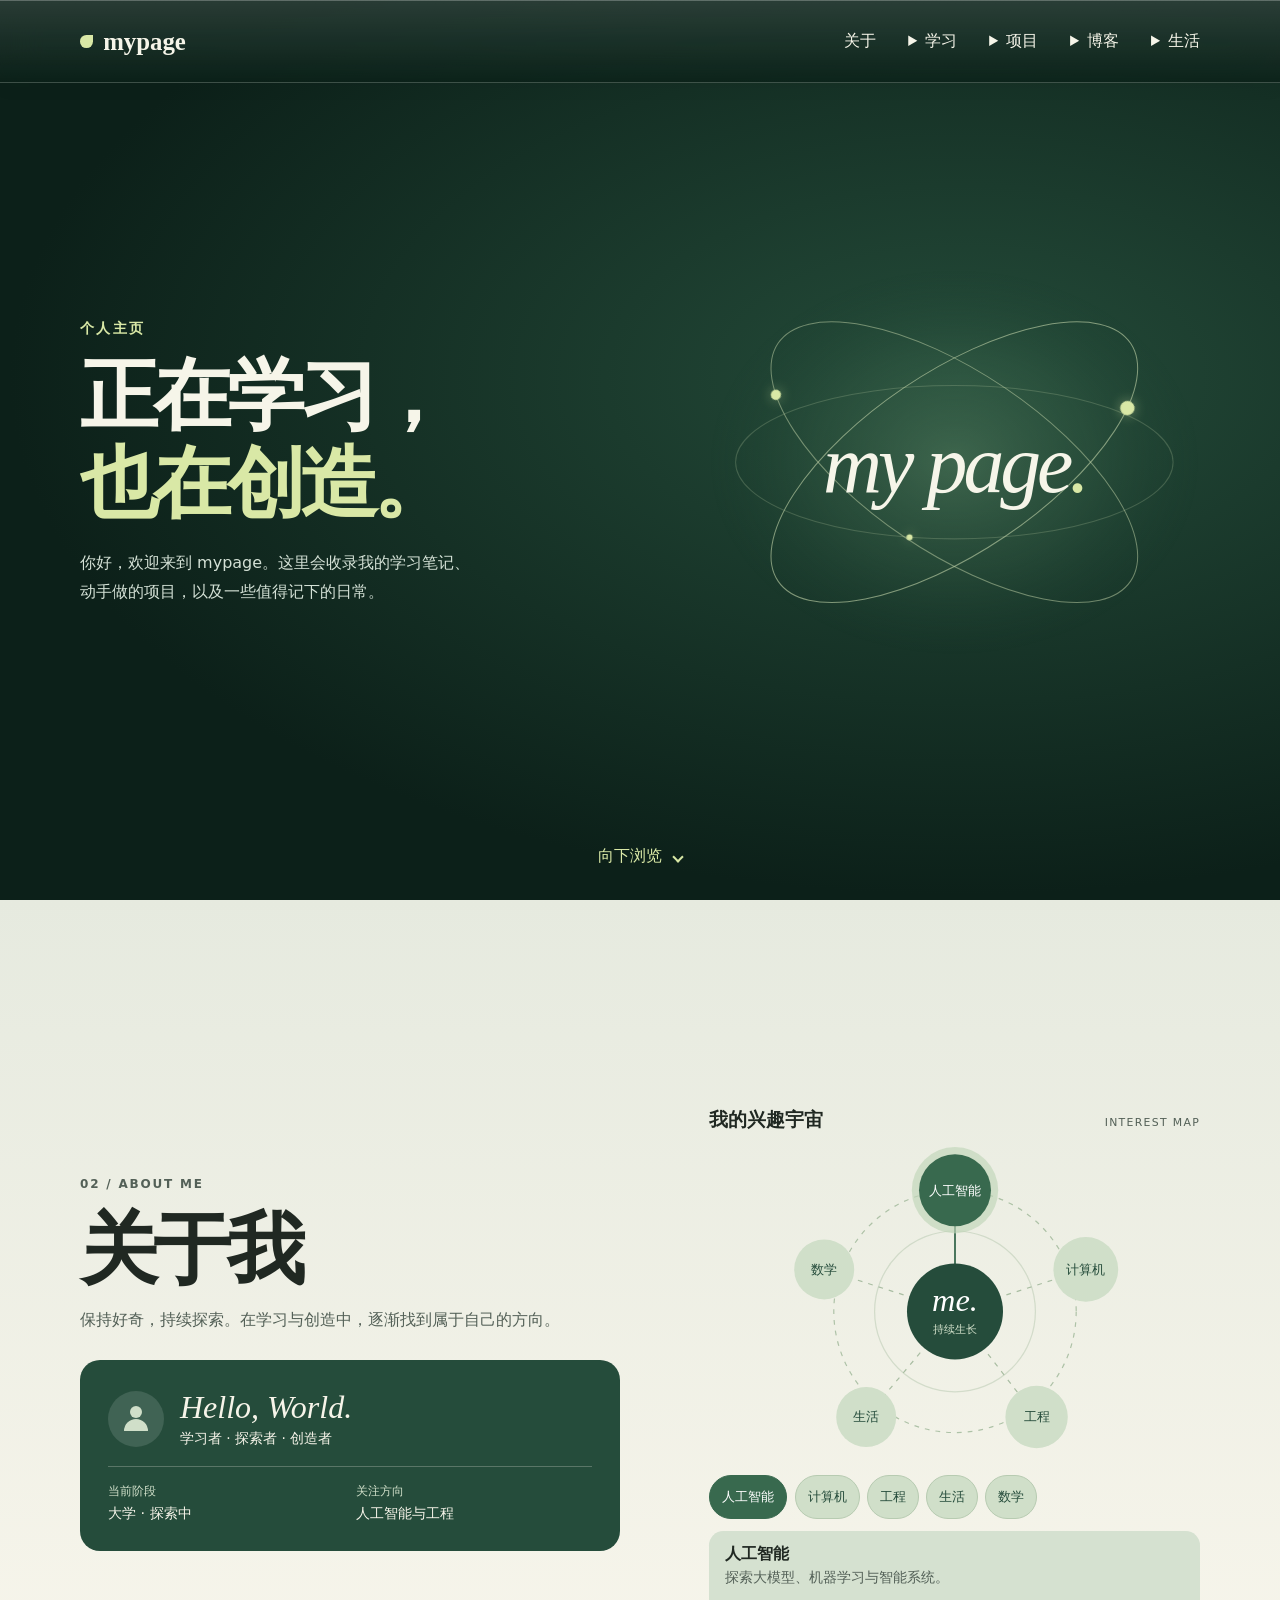
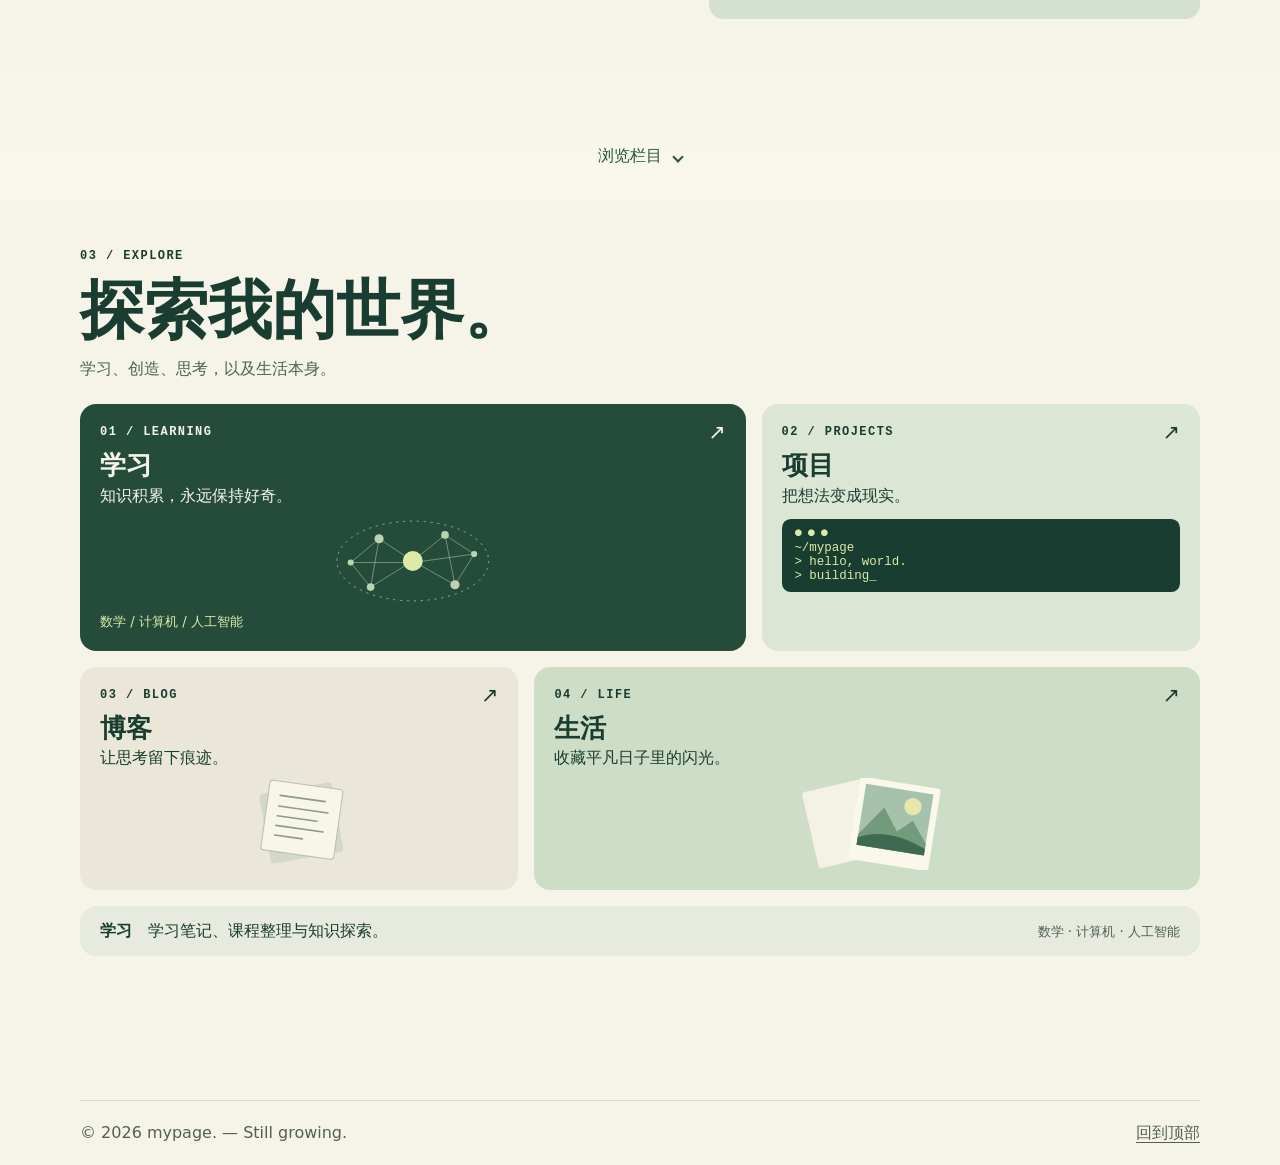
==== index.html @ fb5d0d95 "Add files via upload" ====
<!doctype html>
<html lang="zh-CN">
<head>
  <meta charset="utf-8">
  <meta name="viewport" content="width=device-width, initial-scale=1">
  <meta name="description" content="mypage，收录学习笔记、项目、文章和生活随记的个人网站。">
  <title>mypage · 个人主页</title>
  <link rel="stylesheet" href="styles.css">
</head>
<body class="home-page">
  <div class="scroll-progress" aria-hidden="true" hidden></div>
  <a class="skip" href="#main">跳到正文</a>
  <header class="shell header" id="top">
    <a class="brand" href="#top"><span aria-hidden="true"></span>mypage</a>
    <nav aria-label="主导航">
      <a href="#about">关于</a><details class="nav-menu"><summary>学习</summary><div class="nav-options"><a href="learning.html">学习总览</a><a href="learning.html#entry-1">学习笔记</a><a href="learning.html#entry-2">阶段复盘</a></div></details><details class="nav-menu"><summary>项目</summary><div class="nav-options"><a href="projects.html">项目总览</a><a href="projects.html#entry-1">mypage</a><a href="projects.html#entry-2">项目记录</a></div></details><details class="nav-menu"><summary>博客</summary><div class="nav-options"><a href="blog.html">博客总览</a><a href="blog.html#entry-1">写作计划</a><a href="blog.html#entry-2">文章归档</a></div></details><details class="nav-menu"><summary>生活</summary><div class="nav-options"><a href="life.html">生活总览</a><a href="life.html#entry-1">阅读随记</a><a href="life.html#entry-2">日常片段</a></div></details>
    </nav>
  </header>
  <main class="shell" id="main">
    <section class="hero" aria-labelledby="title">
      <div class="hero-copy">
        <p class="eyebrow">个人主页</p>
        <h1 id="title">正在学习，<br><em>也在创造。</em></h1>
        <p class="intro">你好，欢迎来到 mypage。这里会收录我的学习笔记、动手做的项目，以及一些值得记下的日常。</p>
      </div>
      <div class="hero-mark" aria-hidden="true">
        <div class="hero-mark-float">
          <svg class="hero-orbits" viewBox="0 0 480 380">
            <defs>
              <radialGradient id="orbit-halo">
                <stop stop-color="#5f8b69" stop-opacity=".48"/>
                <stop offset=".58" stop-color="#416b50" stop-opacity=".24"/>
                <stop offset="1" stop-color="#244b39" stop-opacity="0"/>
              </radialGradient>
            </defs>
            <ellipse class="orbit-halo" cx="240" cy="190" rx="239" ry="188" fill="url(#orbit-halo)"/>
            <g class="orbit-lines" fill="none" stroke="#c0d2a8">
              <ellipse cx="240" cy="190" rx="208" ry="88" transform="rotate(-34 240 190)" opacity=".62"/>
              <ellipse cx="240" cy="190" rx="208" ry="88" transform="rotate(34 240 190)" opacity=".52"/>
              <ellipse cx="240" cy="190" rx="214" ry="75" opacity=".23"/>
            </g>
            <g fill="#d9e8a6" class="orbit-balls">
              <g transform="rotate(-34 240 190)"><circle class="orbit-ball orbit-ball-one" cx="448" cy="190" r="7"/></g>
              <g transform="rotate(34 240 190)"><circle class="orbit-ball orbit-ball-two" cx="32" cy="190" r="5"/></g>
              <circle class="orbit-ball orbit-ball-three" cx="240" cy="265" r="3"/>
            </g>
            <text class="orbit-word" x="240" y="219" text-anchor="middle">my page<tspan fill="#d9e8a6">.</tspan></text>
          </svg>
        </div>
      </div>
      <a class="hero-next" href="#about"><span class="hero-next-label">向下浏览</span><span class="hero-next-arrow" aria-hidden="true"></span></a>
    </section>
    <div class="home-content">
    <section class="about" id="about" aria-labelledby="about-title" tabindex="-1">
      <div class="about-copy">
        <p class="about-kicker">02 / ABOUT ME</p>
        <h2 id="about-title">关于我</h2>
        <p class="about-intro">保持好奇，持续探索。在学习与创造中，逐渐找到属于自己的方向。</p>
        <div class="identity-card">
          <div class="identity-heading">
            <svg class="identity-avatar" viewBox="0 0 56 56" aria-hidden="true">
              <circle cx="28" cy="21" r="6"/>
              <path d="M16 40a12 12 0 0 1 24 0Z"/>
            </svg>
            <div><h3>Hello, World.</h3><p>学习者 · 探索者 · 创造者</p></div>
          </div>
          <dl><div><dt>当前阶段</dt><dd>大学 · 探索中</dd></div><div><dt>关注方向</dt><dd>人工智能与工程</dd></div></dl>
        </div>
      </div>
      <div class="interest-map" role="group" aria-labelledby="interest-title">
        <div class="interest-heading"><h3 id="interest-title">我的兴趣宇宙</h3><span>INTEREST MAP</span></div>
        <svg class="interest-graph" viewBox="0 -12 320 272" role="group" aria-labelledby="interest-title">
          <circle class="interest-orbit outer" cx="160" cy="130" r="101"/>
          <circle class="interest-orbit inner" cx="160" cy="130" r="67"/>
          <line data-interest-line="0" class="interest-line is-active" x1="160" y1="130" x2="160" y2="29"/>
          <line data-interest-line="1" class="interest-line" x1="160" y1="130" x2="269" y2="95"/>
          <line data-interest-line="2" class="interest-line" x1="160" y1="130" x2="228" y2="218"/>
          <line data-interest-line="3" class="interest-line" x1="160" y1="130" x2="86" y2="218"/>
          <line data-interest-line="4" class="interest-line" x1="160" y1="130" x2="51" y2="95"/>
          <circle class="interest-center" cx="160" cy="130" r="40"/>
          <text class="interest-me" x="160" y="130">me.</text>
          <text class="interest-growth" x="160" y="148">持续生长</text>
          <g class="interest-node" role="button" tabindex="0" aria-pressed="true" aria-controls="interest-detail" data-interest="0" transform="translate(160 29)">
            <circle class="interest-halo" r="36"/>
            <circle class="interest-disc" r="30"/>
            <text y="0" dominant-baseline="central">人工智能</text>
          </g>
          <g class="interest-node" role="button" tabindex="0" aria-pressed="false" aria-controls="interest-detail" data-interest="1" transform="translate(269 95)">
            <circle class="interest-halo" r="33"/>
            <circle class="interest-disc" r="27"/>
            <text y="0" dominant-baseline="central">计算机</text>
          </g>
          <g class="interest-node" role="button" tabindex="0" aria-pressed="false" aria-controls="interest-detail" data-interest="2" transform="translate(228 218)">
            <circle class="interest-halo" r="32"/>
            <circle class="interest-disc" r="26"/>
            <text y="0" dominant-baseline="central">工程</text>
          </g>
          <g class="interest-node" role="button" tabindex="0" aria-pressed="false" aria-controls="interest-detail" data-interest="3" transform="translate(86 218)">
            <circle class="interest-halo" r="31"/>
            <circle class="interest-disc" r="25"/>
            <text y="0" dominant-baseline="central">生活</text>
          </g>
          <g class="interest-node" role="button" tabindex="0" aria-pressed="false" aria-controls="interest-detail" data-interest="4" transform="translate(51 95)">
            <circle class="interest-halo" r="31"/>
            <circle class="interest-disc" r="25"/>
            <text y="0" dominant-baseline="central">数学</text>
          </g>
        </svg>
        <div class="interest-buttons" role="group" aria-label="兴趣方向">
          <button type="button" data-interest="0" aria-pressed="true" aria-controls="interest-detail">人工智能</button>
          <button type="button" data-interest="1" aria-pressed="false" aria-controls="interest-detail">计算机</button>
          <button type="button" data-interest="2" aria-pressed="false" aria-controls="interest-detail">工程</button>
          <button type="button" data-interest="3" aria-pressed="false" aria-controls="interest-detail">生活</button>
          <button type="button" data-interest="4" aria-pressed="false" aria-controls="interest-detail">数学</button>
        </div>
        <div class="interest-detail" id="interest-detail" role="status" aria-atomic="true">
          <strong>人工智能</strong>
          <p>探索大模型、机器学习与智能系统。</p>
        </div>
      </div>
      <a class="hero-next" href="#explore"><span class="hero-next-label">浏览栏目</span><span class="hero-next-arrow" aria-hidden="true"></span></a>
    </section>
    <section class="explore" id="explore" aria-labelledby="explore-title" tabindex="-1">
      <p class="explore-kicker">03 / EXPLORE</p>
      <h2 id="explore-title">探索我的世界。</h2>
      <p class="explore-intro">学习、创造、思考，以及生活本身。</p>
      <div class="explore-grid">
        <a class="explore-card explore-learning" href="learning.html" data-title="学习" data-description="学习笔记、课程整理与知识探索。" data-topics="数学 · 计算机 · 人工智能">
          <span class="explore-kicker">01 / LEARNING</span>
          <span class="explore-arrow" aria-hidden="true">↗</span>
          <h3>学习</h3>
          <p>知识积累，永远保持好奇。</p>
          <svg aria-hidden="true" viewBox="0 0 220 120">
          <ellipse cx="110" cy="60" rx="99" ry="52" fill="none" stroke="#a8c5a4" stroke-dasharray="3 6"/>
          <path d="M29 62L66 31L110 60L152 26L190 51L165 91L110 60L55 94L29 62M66 31L55 94M152 26L165 91M29 62H110L190 51" fill="none" stroke="#a8c5a4" opacity=".75"/>
          <g fill="#bad4af"><circle cx="29" cy="62" r="4"/><circle cx="66" cy="31" r="6"/><circle cx="152" cy="26" r="5"/><circle cx="190" cy="51" r="4"/><circle cx="165" cy="91" r="6"/><circle cx="55" cy="94" r="5"/></g>
          <circle cx="110" cy="60" r="13" fill="#dceba8"/>
        </svg>
          <small>数学 / 计算机 / 人工智能</small>
        </a>
        <a class="explore-card explore-projects" href="projects.html" data-title="项目" data-description="个人作品、开发日志与技术实验。" data-topics="mypage · 编程 · AI">
          <span class="explore-kicker">02 / PROJECTS</span>
          <span class="explore-arrow" aria-hidden="true">↗</span>
          <h3>项目</h3>
          <p>把想法变成现实。</p>
          <div class="explore-terminal"><span aria-hidden="true">● ● ●</span><code>~/mypage<br>&gt; hello, world.<br>&gt; building_</code></div>
        </a>
        <a class="explore-card explore-blog" href="blog.html" data-title="博客" data-description="技术文章、个人思考与长文记录。" data-topics="技术 · 思考 · 随笔">
          <span class="explore-kicker">03 / BLOG</span>
          <span class="explore-arrow" aria-hidden="true">↗</span>
          <h3>博客</h3>
          <p>让思考留下痕迹。</p>
          <svg aria-hidden="true" viewBox="0 0 160 85" width="100%" xmlns="http://www.w3.org/2000/svg"><rect x="48" y="9" width="68" height="65" rx="3" fill="#d3d9c5" transform="rotate(-10 82 42)" /><g transform="rotate(8 82 42)"><rect x="48" y="6" width="68" height="65" rx="3" fill="#f8f5e9" stroke="#b9c3ae" /><path d="M59 19 H101 M59 29 H105 M59 38 H96 M59 47 H103 M59 56 H85" stroke="#8b9c88" stroke-width="1.5" stroke-linecap="round" /></g></svg>
        </a>
        <a class="explore-card explore-life" href="life.html" data-title="生活" data-description="摄影、日常与值得记住的时刻。" data-topics="摄影 · 日常 · 随记">
          <span class="explore-kicker">04 / LIFE</span>
          <span class="explore-arrow" aria-hidden="true">↗</span>
          <h3>生活</h3>
          <p>收藏平凡日子里的闪光。</p>
          <svg aria-hidden="true" viewBox="0 0 240 85" width="100%" xmlns="http://www.w3.org/2000/svg"><rect x="67" y="5" width="68" height="72" rx="2" fill="#f4f1e5" transform="rotate(-13 101 41)" /><g transform="rotate(9 146 42)"><rect x="108" y="4" width="75" height="77" rx="2" fill="#faf7eb" /><rect x="114" y="10" width="63" height="57" fill="#a7c2ac" /><circle cx="160" cy="24" r="8" fill="#e9e6ac" /><path d="M114 57 L134 29 L149 49 L162 37 L177 56 V67 H114Z" fill="#739b7b" /><path d="M114 60 Q140 46 177 61 V67 H114Z" fill="#3f6a51" /></g></svg>
        </a>
      </div>
      <div class="explore-detail" role="status" aria-atomic="true">
        <strong>学习</strong>
        <p>学习笔记、课程整理与知识探索。</p>
        <small>数学 · 计算机 · 人工智能</small>
      </div>
    </section>
    </div>
  </main>
  <footer class="shell footer"><span>© 2026 mypage. — Still growing.</span><a href="#top">回到顶部</a></footer>
  <script src="navigation.js" defer></script>
  <script src="home.js" defer></script>
  <script src="hero-mark.js" defer></script>
</body>
</html>
---- styles.css ----
:root {
  color-scheme: light;
  --paper: #f6f7f2;
  --ink: #202822;
  --muted: #536057;
  --green: #28573e;
  --line: #d6ddd2;
  font-family: "PingFang SC", "Microsoft YaHei", system-ui, sans-serif;
  color: var(--ink);
  background: var(--paper);
}

*, *::before, *::after { box-sizing: border-box; }
body { margin: 0; }
a { color: inherit; text-underline-offset: .25em; }
a:focus-visible { outline: 2px solid var(--green); outline-offset: 5px; }
h1, h2, h3, p { margin: 0; }
[id] { scroll-margin-top: 1.5rem; }
.shell { width: min(100% - 3rem, 70rem); margin-inline: auto; }
.skip { position: absolute; top: .75rem; left: .75rem; padding: .6rem; background: white; transform: translateY(-200%); z-index: 4; }
.skip:focus { transform: none; }

.header {
  position: relative;
  min-height: 5.25rem;
  display: flex;
  flex-wrap: wrap;
  align-items: center;
  justify-content: space-between;
  gap: .75rem 2rem;
  padding-block: .85rem;
  border-bottom: 1px solid var(--line);
}
.brand { display: inline-flex; align-items: center; gap: .65rem; font: bold 1.55rem Georgia, serif; text-decoration: none; }
.brand span { width: .8rem; aspect-ratio: 1; border-radius: 50% 0 50% 50%; background: var(--green); }
nav { display: flex; flex-wrap: wrap; gap: .25rem clamp(.8rem, 3vw, 2rem); }
nav a { padding-block: .45rem; text-decoration: none; }
nav a:hover { text-decoration: underline; }
.nav-menu { position: relative; }
.nav-menu summary {
  cursor: pointer;
  padding-block: .45rem;
  white-space: nowrap;
}
.nav-menu summary:focus-visible { outline: 2px solid var(--green); outline-offset: 4px; }
.nav-menu[open] summary { color: var(--green); }
.nav-options {
  position: absolute;
  z-index: 2;
  inset-block-start: 100%;
  inset-inline-start: 50%;
  transform: translateX(-50%);
  min-width: 8rem;
  padding: .35rem;
  border: 1px solid var(--line);
  border-radius: .5rem;
  background: var(--paper);
  box-shadow: 0 .45rem 1.2rem #20282218;
}
.nav-options a { display: block; padding: .5rem .65rem; white-space: nowrap; }
.nav-options a:hover { background: #e6eddf; }
.section-entries article:target { border-top-color: var(--green); }

.hero {
  display: grid;
  grid-template-columns: 1.1fr 1fr;
  align-items: center;
  gap: clamp(2rem, 7vw, 6rem);
  padding-block: clamp(3rem, 8vw, 6rem);
}
.home-page .header {
  position: fixed;
  inset: 0 0 auto;
  z-index: 2;
  color: #f6f5e9;
  border-bottom-color: transparent;
}
.header::before {
  content: "";
  position: absolute;
  inset: 0 calc((100% - 100vw) / 2);
  z-index: -1;
  pointer-events: none;
  border-bottom: 1px solid #75867845;
  background: #faf7ed;
}
.home-page .header::before {
  background: #0c2019;
}
.home-page .header.is-light { color: var(--ink); }
.home-page .header.is-light::before { background: #faf7ed; }
@supports (backdrop-filter: blur(1px)) and (background: color-mix(in srgb, white, black)) {
  .header::before {
    backdrop-filter: blur(22px) saturate(145%);
    background: linear-gradient(#ffffff45, #ffffff00), #faf7edb0;
    box-shadow: inset 0 1px #ffffff40, 0 4px 18px #1222190d;
  }
  .home-page .header::before,
  .home-page .header.is-light::before {
    background:
      linear-gradient(#ffffff20, #ffffff00),
      color-mix(in srgb, #0c2019c7, #faf7edc7 var(--glass-light, 0%));
  }
}
.home-page .header .brand span { background: #d9e8a6; }
.home-page .header .nav-menu[open] summary { color: #d9e8a6; }
.home-page .header .nav-options { color: var(--ink); }
.home-page .header :is(.brand, nav > a, summary):focus-visible { outline-color: #d9e8a6; }
.home-page .header.is-light .brand span { background: var(--green); }
.home-page .header.is-light .nav-menu[open] summary { color: var(--green); }
.home-page .header.is-light :is(.brand, nav > a, summary):focus-visible { outline-color: var(--green); }
.section-page .header { position: sticky; top: 0; z-index: 2; isolation: isolate; }
.section-page .section-entries article { scroll-margin-top: 8rem; }
.home-page .hero {
  position: relative;
  isolation: isolate;
  color: #f6f5e9;
  min-height: 100vh;
  min-height: 100svh;
  grid-template-rows: 1fr auto;
  column-gap: clamp(2rem, 7vw, 6rem);
  row-gap: 1.5rem;
  padding-block: 7rem 1.5rem;
}
.home-page .hero::before,
.home-content::before {
  content: "";
  position: absolute;
  inset: 0 calc((100% - 100vw) / 2);
  z-index: -1;
  pointer-events: none;
  clip-path: inset(0);
}
.home-page .hero::before {
  background: radial-gradient(ellipse at 75% 42%, #244b39, #0c2019 70%);
}
.home-page { overflow-x: clip; background: #faf7ed; }
.home-page .hero :is(.eyebrow, h1 em, .hero-next) { color: #d9e8a6; }
.home-page .hero .intro { color: #d4e1d6; }
.home-page .hero-next:focus-visible { outline-color: #d9e8a6; }
.home-page .scroll-progress { background: #85a641; }
.home-content {
  position: relative;
  isolation: isolate;
  min-height: 100vh;
  min-height: 100svh;
}
.home-content::before {
  background: linear-gradient(to bottom, #e6eadf, #faf7ed 100svh);
}
.home-content #about { scroll-margin-top: 0; }
.home-content #explore { scroll-margin-top: 7rem; }
.hero-next {
  grid-column: 1 / -1;
  justify-self: center;
  display: inline-flex;
  align-items: center;
  gap: .7rem;
  padding: .55rem .75rem;
  color: var(--green);
  text-decoration: none;
}
.hero-next:hover { text-decoration: underline; }
.hero-mark { min-width: 0; }
.hero-orbits { display: block; width: 100%; height: auto; overflow: visible; }
.orbit-word { fill: #f6f5e9; font: italic 80px Georgia, serif; letter-spacing: -4px; }
.orbit-balls { filter: drop-shadow(0 0 6px #d9e8a67a); }
.orbit-halo { transform-origin: center; }
@media (prefers-reduced-motion: no-preference) {
  .hero-mark {
    transform: translate(var(--mark-x, 0px), var(--mark-y, 0px));
    transition: transform .4s ease-out;
    animation: mark-reveal .9s ease-out both;
  }
  .hero-mark-float { animation: mark-float 8s ease-in-out infinite; }
  .orbit-halo { animation: halo-breathe 9s ease-in-out infinite; }
}
@keyframes mark-reveal { from { opacity: 0; } to { opacity: 1; } }
@keyframes mark-float { 0%, 100% { transform: translateY(0); } 50% { transform: translateY(-7px); } }
@keyframes halo-breathe { 0%, 100% { opacity: .72; } 50% { opacity: 1; } }
.hero-next-arrow {
  width: .5rem;
  height: .5rem;
  border-inline-end: 2px solid;
  border-block-end: 2px solid;
  transform: rotate(45deg);
}
@media (prefers-reduced-motion: no-preference) {
  .hero-next-arrow { animation: point-down 1.8s ease-in-out infinite; }
  .hero-next-label { animation: brighten-label 1.8s ease-in-out infinite; }
}
@keyframes brighten-label {
  0%, 55%, 100% { color: inherit; }
  28% { color: #fffce8; }
}
@keyframes point-down {
  0%, 55%, 100% { transform: translateY(0) rotate(45deg); }
  28% { transform: translateY(.4rem) rotate(45deg); }
}
.eyebrow { color: var(--green); font-size: .9rem; font-weight: 700; letter-spacing: .16em; }
h1 { margin-block: .85rem 1.25rem; font-size: clamp(2.8rem, 6.1vw, 5.6rem); line-height: 1.13; letter-spacing: -.06em; }
h1 em { color: var(--green); font-style: normal; }
.intro { color: var(--muted); line-height: 1.85; max-width: 25rem; }


.about {
  display: grid;
  grid-template-columns: minmax(0, 1.1fr) minmax(0, 1fr);
  grid-template-rows: 1fr auto;
  align-items: center;
  gap: 1.5rem clamp(2rem, 7vw, 6rem);
  min-height: 100vh;
  min-height: 100svh;
  padding-block: 7rem 1.5rem;
}
.about-copy h2 { font-size: clamp(2.8rem, 6.1vw, 5.6rem); line-height: 1.13; letter-spacing: -.06em; }
.about-copy .about-intro { max-width: 31rem; margin-top: .85rem; }
.about p { color: var(--muted); line-height: 1.75; }
h2 { font-size: clamp(1.65rem, 3vw, 2.3rem); }
.footer { display: flex; justify-content: space-between; gap: 1rem; border-top: 1px solid var(--line); padding-block: 1.35rem; color: var(--muted); }
nav [aria-current="page"] { color: var(--green); font-weight: 700; text-decoration: underline; }
.section-hero { margin-top: 2rem; padding: clamp(1.5rem, 7vw, 5rem); border-radius: .6rem; background: #e6eddf; }
.section-hero a { color: var(--green); }
.section-hero h1 { margin-bottom: .75rem; }
.section-hero p, .section-entries article p { color: var(--muted); line-height: 1.75; }
.section-entries { padding-block: clamp(2.25rem, 6vw, 4rem); }
.section-entries article { border-top: 1px solid var(--line); margin-top: 1.25rem; padding-top: 1.25rem; }
.section-entries article h2 { margin-bottom: .4rem; font-size: 1.25rem; }

.scroll-progress {
  position: fixed;
  z-index: 3;
  inset: 0 0 auto;
  height: .2rem;
  pointer-events: none;
  background: var(--green);
  transform: scaleX(0);
  transform-origin: left;
}
/* Shared glass treatment for framed surfaces. */
:is(.nav-options, .section-hero, .section-entries article) {
  border: 1px solid var(--glass-edge, #63816b45);
  box-shadow: inset 0 1px 1px #ffffff80, inset 0 -1px 2px #183b2b12, 0 8px 24px #233d2d12;
  background-image: linear-gradient(145deg, #ffffff54, transparent 45%, #ffffff18);
}
.nav-options { background-color: #faf7ed; }
.section-entries article {
  padding: 1.25rem;
  border-radius: .6rem;
  background-color: #edf0e7;
}
@supports (backdrop-filter: blur(1px)) {
  :is(.nav-options, .section-hero, .section-entries article) {
    backdrop-filter: blur(14px) saturate(145%);
  }
  .nav-options { background-color: #faf7edeb; }
  :is(.section-hero, .section-entries article) { background-color: #e6eddf9c; }
}

@media (max-width: 42rem) {
  .shell { width: calc(100% - 2rem); }
  .header { justify-content: flex-start; }
  .nav-options { inset-inline-start: 0; transform: none; }
  .nav-menu:last-child .nav-options { inset-inline: auto 0; }
  .hero, .about { grid-template-columns: 1fr; }
  .home-page .hero {
    grid-template-rows: auto 1fr auto;
    padding-block-start: 8.25rem;
  }
  .about { grid-template-rows: auto 1fr auto; padding-block-start: 8.25rem; }
  .home-page .hero-mark {
    width: min(100%, 22rem, max(11rem, 44svh));
    justify-self: center;
  }
}


.about .about-kicker { margin-bottom: .6rem; font-size: .75rem; letter-spacing: .15em; font-weight: 700; }
.identity-card {
  margin-top: 1.6rem;
  padding: clamp(1rem, 3vw, 1.75rem);
  border-radius: 1.25rem;
  background: #254c3b;
  color: #f6f4e9;
}
.identity-heading { display: flex; gap: 1rem; align-items: center; }
.identity-avatar { width: 3.5rem; flex: none; border-radius: 50%; background: #ffffff20; fill: #d0dfc9; }
.identity-heading h3 { font: italic clamp(1.4rem, 3vw, 2rem)/1.2 Georgia, serif; }
.identity-heading p { color: inherit; font-size: .86rem; }
.identity-card dl { display: grid; grid-template-columns: 1fr 1fr; gap: .75rem; margin: 1rem 0 0; padding-top: 1rem; border-top: 1px solid #f6f4e940; }
.identity-card dt { font-size: .75rem; color: #d0dfc9; }
.identity-card dd { margin: .25rem 0 0; font-size: .9rem; }
.interest-heading { display: flex; flex-wrap: wrap; align-items: baseline; justify-content: space-between; gap: .4rem 1rem; }
.interest-heading span { font-size: .68rem; letter-spacing: .12em; color: var(--muted); }
.interest-graph { display: block; width: 100%; max-width: 24rem; margin: .5rem auto; text-anchor: middle; }
.interest-orbit { fill: none; stroke: #aec2a7; }
.interest-orbit.outer, .interest-line { stroke-dasharray: 4 5; }
.interest-orbit.inner { opacity: .45; }
.interest-line { stroke: #a9bda2; }
.interest-line.is-active { stroke: #38694e; stroke-width: 1.5; stroke-dasharray: none; }
.interest-center { fill: #254c3b; }
.interest-me { fill: #fff; font: italic 27px Georgia, serif; }
.interest-growth { fill: #d0dfc9; font-size: 9px; }
.interest-node { cursor: pointer; }
.interest-node text { fill: #254c3b; font-size: 11px; pointer-events: none; }
.interest-disc { fill: #d0dfc9; }
.interest-halo { fill: #c0d6b8; opacity: 0; pointer-events: none; }
.interest-node[aria-pressed="true"] .interest-disc { fill: #38694e; }
.interest-node[aria-pressed="true"] text { fill: #fff; }
.interest-node:is(:hover, [aria-pressed="true"]) .interest-halo { opacity: .65; }
.interest-node:focus-visible .interest-disc { stroke: #183b2b; stroke-width: 2; }
.interest-buttons { display: flex; flex-wrap: wrap; gap: .45rem; }
.interest-buttons button { cursor: pointer; min-height: 2.75rem; padding: .35rem .75rem; border: 1px solid #b7cbb1; border-radius: 999px; background: #d0dfc9; color: #254c3b; font: inherit; font-size: .82rem; }
.interest-buttons button[aria-pressed="true"] { background: #38694e; color: #fff; border-color: #38694e; }
.interest-detail { margin-top: .75rem; min-height: 5.5rem; padding: .8rem 1rem; border-radius: .9rem; background: #d5e1d0; }
.interest-detail p { font-size: .88rem; }
@media (prefers-reduced-motion: no-preference) {
  .interest-disc, .interest-halo, .interest-buttons button { transition: fill 160ms, opacity 160ms, background-color 160ms; }
}


.explore {
  position: relative;
  isolation: isolate;
  min-height: 100svh;
  padding-block: clamp(2rem, 4vw, 3rem);
  color: #193d30;
}
.explore::before {
  content: "";
  position: absolute;
  inset: 0 calc((100% - 100vw) / 2);
  background: #f6f4e9;
  z-index: -1;
}
.explore-kicker { font: 600 .75rem/1.4 ui-monospace, monospace; letter-spacing: .12em; }
.explore h2 { font-size: clamp(2.15rem, 5vw, 4rem); line-height: 1.2; margin-top: .45rem; }
.explore-intro { margin-top: .65rem; color: #4d6254; }
.explore-grid {
  display: grid;
  grid-template-columns: repeat(5, minmax(0, 1fr));
  gap: 1rem;
  margin-block: 1.5rem 1rem;
}
.explore-card {
  position: relative;
  display: flex;
  flex-direction: column;
  align-items: flex-start;
  grid-column: span 2;
  padding: 1.25rem;
  border-radius: 1rem;
  color: inherit;
  text-decoration: none;
  scroll-margin-top: 7rem;
}
.explore-learning, .explore-life { grid-column: span 3; }
.explore-learning { background: #254c3b; color: #f6f4e9; }
.explore-projects { background: #dce6d5; }
.explore-blog { background: #eae6d8; }
.explore-life { background: #cdddc6; }
.explore-card:focus-visible { outline: 2px solid #193d30; outline-offset: 4px; }
.explore-card h3 { font-size: 1.6rem; margin-top: .45rem; }
.explore-card p { margin-top: .15rem; }
.explore-arrow { position: absolute; top: 1rem; right: 1.25rem; font-size: 1.3rem; }
.explore-card svg { display: block; width: 100%; height: 5.75rem; margin-top: .55rem; }
.explore-learning small { margin-top: .35rem; color: #dceba8; }
.explore-terminal {
  align-self: stretch;
  margin-top: .75rem;
  padding: .55rem .8rem;
  border-radius: .55rem;
  background: #193d30;
  color: #dceba8;
}
.explore-terminal span { display: block; font-size: .55rem; letter-spacing: .15em; }
.explore-terminal code { display: block; margin-top: .25rem; font-size: .78rem; }
.explore-detail {
  display: flex;
  flex-wrap: wrap;
  align-items: baseline;
  gap: .35rem 1rem;
  padding: .9rem 1.25rem;
  border-radius: 1rem;
  background: #e6eadf;
}
.explore-detail small { color: #4d6254; margin-inline-start: auto; }
.home-page .footer { position: relative; isolation: isolate; }
.home-page .footer::before {
  content: "";
  position: absolute;
  inset: 0 calc((100% - 100vw) / 2);
  background: #f6f4e9;
  z-index: -1;
}
@media (max-width: 42rem) {
  .explore-grid { grid-template-columns: 1fr; }
  .explore-card { grid-column: auto; }
  .explore-detail { flex-direction: column; }
  .explore-detail small { margin-inline-start: 0; }
}

/* Knowledge Garden */
.garden-page { background: #f6f4e9; }
.garden { color: #254c3b; padding-top: clamp(1rem, 3vw, 2rem); overflow-wrap: anywhere; }
.garden [hidden] { display: none; }
.garden :is(button, input, summary):focus-visible { outline: 2px solid #254c3b; outline-offset: 3px; }
.garden button { font: inherit; color: inherit; cursor: pointer; }
.garden-hero {
  display: grid;
  grid-template-columns: 1.4fr 1fr;
  align-items: center;
  gap: 1rem;
  padding: clamp(1.25rem, 5vw, 4rem);
  background: #254c3b;
  color: #f6f4e9;
  border-radius: 1.5rem;
}
.garden-hero h1 { font-size: clamp(2.5rem, 7vw, 5.3rem); line-height: 1.1; margin-block: .25em; }
.garden-hero p { line-height: 1.65; }
.garden-kicker, .garden-timeline time { font: .8rem/1.5 ui-monospace, monospace; letter-spacing: .13em; }
.garden-kicker, .garden-hero .garden-motto { color: #dceba8; }
.garden .garden-motto { font: italic clamp(1.15rem, 2.5vw, 1.65rem)/1.4 Georgia, serif; margin-bottom: .65rem; }
.garden-growth { display: block; width: 100%; max-width: 23rem; justify-self: end; }
.garden-domains { display: grid; grid-template-columns: repeat(4, minmax(0, 1fr)); gap: clamp(.55rem, 1.5vw, 1rem); margin-block: 1rem 2.25rem; }
.garden-domain {
  display: grid;
  position: relative;
  gap: .35rem;
  padding: clamp(.8rem, 2.3vw, 1.5rem);
  border-radius: 1rem;
  text-decoration: none;
  background: #dce6d5;
  align-content: start;
}
.garden-domain:hover strong { text-decoration: underline; }
.garden-domain[data-domain="math"] { background: #254c3b; color: #f6f4e9; }
.garden-domain[data-domain="ai"] { background: #cdddc6; }
.garden-domain[data-domain="eng"] { background: #eae6d8; }
.garden-domain svg { width: 1.5rem; height: 1.5rem; margin-bottom: .6rem; }
.garden-domain strong { font-size: clamp(1.1rem, 2.1vw, 1.45rem); }
.garden-domain span { font-size: .85rem; }
.garden .garden-arrow { position: absolute; top: .85rem; right: 1rem; font-size: 1.15rem; }
.garden-views { border-bottom: 1px solid #c9d2c3; margin-bottom: 1.5rem; }
.garden-views a { padding: .65rem .15rem; border-bottom: 3px solid transparent; }
.garden-views a[aria-current] { border-color: #254c3b; font-weight: bold; }
.garden-library { display: grid; grid-template-columns: minmax(9rem, 1fr) minmax(0, 4fr); gap: 1.5rem; }
.garden-filters h2 { font-size: 1rem; margin-block: .35rem .65rem; }
.garden-filter-buttons { display: grid; gap: .35rem; }
.garden-filter-buttons button, .garden-result-bar button { padding: .5rem .75rem; border: 1px solid #c9d2c3; border-radius: .65rem; background: transparent; text-align: left; }
.garden-filter-buttons button[aria-pressed="true"] { background: #254c3b; color: #f6f4e9; border-color: #254c3b; }
.garden-results label { display: block; margin-block: .7rem .3rem; font-size: .88rem; }
.garden-results input { width: 100%; padding: .7rem .85rem; border: 1px solid #a4b6a5; border-radius: .65rem; background: #fffdf6; color: inherit; font: inherit; }
.garden-result-bar { display: flex; justify-content: space-between; align-items: center; gap: .5rem; margin-block: .7rem; font-size: .88rem; }
.garden-result-bar button:disabled { opacity: .6; cursor: default; }
.garden-notes, .garden-timeline { display: grid; gap: .75rem; }
.garden-note, .garden-timeline li { background: #e7ebdf; border-radius: 1rem; }
.garden-note summary { display: grid; position: relative; gap: .38rem; padding: 1rem 2.5rem 1rem 1.1rem; list-style: none; cursor: pointer; border-radius: inherit; }
.garden-note summary::-webkit-details-marker { display: none; }
.garden-note summary strong { font-size: 1.2rem; }
.garden-note summary:hover strong { text-decoration: underline; }
.garden-meta { font-size: .8rem; }
.garden-note .garden-arrow::before { content: "↘"; }
.garden-note[open] .garden-arrow::before { content: "↖"; }
.garden-note > p { border-top: 1px solid #c9d2c3; margin-inline: 1.1rem; padding-block: .85rem 1.1rem; line-height: 1.75; }
.garden-review > p { margin-top: .45rem; }
.garden-timeline { padding-left: 1.1rem; margin-left: .35rem; border-left: 1px solid #a4b6a5; list-style: none; }
.garden-timeline li { position: relative; padding: 1.15rem; }
.garden-timeline li::before { content: ""; position: absolute; width: .65rem; height: .65rem; border-radius: 50%; background: #254c3b; top: 1.45rem; left: calc(-1.1rem - .35rem); }
.garden-timeline h3 { margin-block: .35rem; }
.garden-timeline p { line-height: 1.65; }
.garden-signoff { text-align: center; font: italic 1.25rem Georgia, serif; padding-block: 2.75rem; }
@media (max-width: 42rem) {
  .garden-hero, .garden-library { grid-template-columns: minmax(0, 1fr); }
  .garden-growth { justify-self: center; max-width: 14rem; }
  .garden-domains { grid-template-columns: repeat(2, minmax(0, 1fr)); }
  .garden-filter-buttons { display: flex; flex-wrap: wrap; }
}

.coming-page {
  background: #faf7ef;
  color: #203e32;
}
.coming {
  display: grid;
  place-items: center;
  min-height: 65vh;
  padding-block: clamp(3rem, 10vw, 7rem);
  text-align: center;
}
.coming section { position: relative; }
.coming-anchor { position: absolute; inset-block-start: 0; inset-inline-start: 0; }
.coming-sprout { width: 4rem; height: 4rem; }
.coming-kicker { font-size: .75rem; letter-spacing: .17em; }
.coming h1 { font-size: clamp(2rem, 7vw, 4.5rem); margin-block: .4em; }
.coming-note { font-style: italic; }
.coming a { display: inline-block; padding: .65rem; color: inherit; text-decoration: underline; }
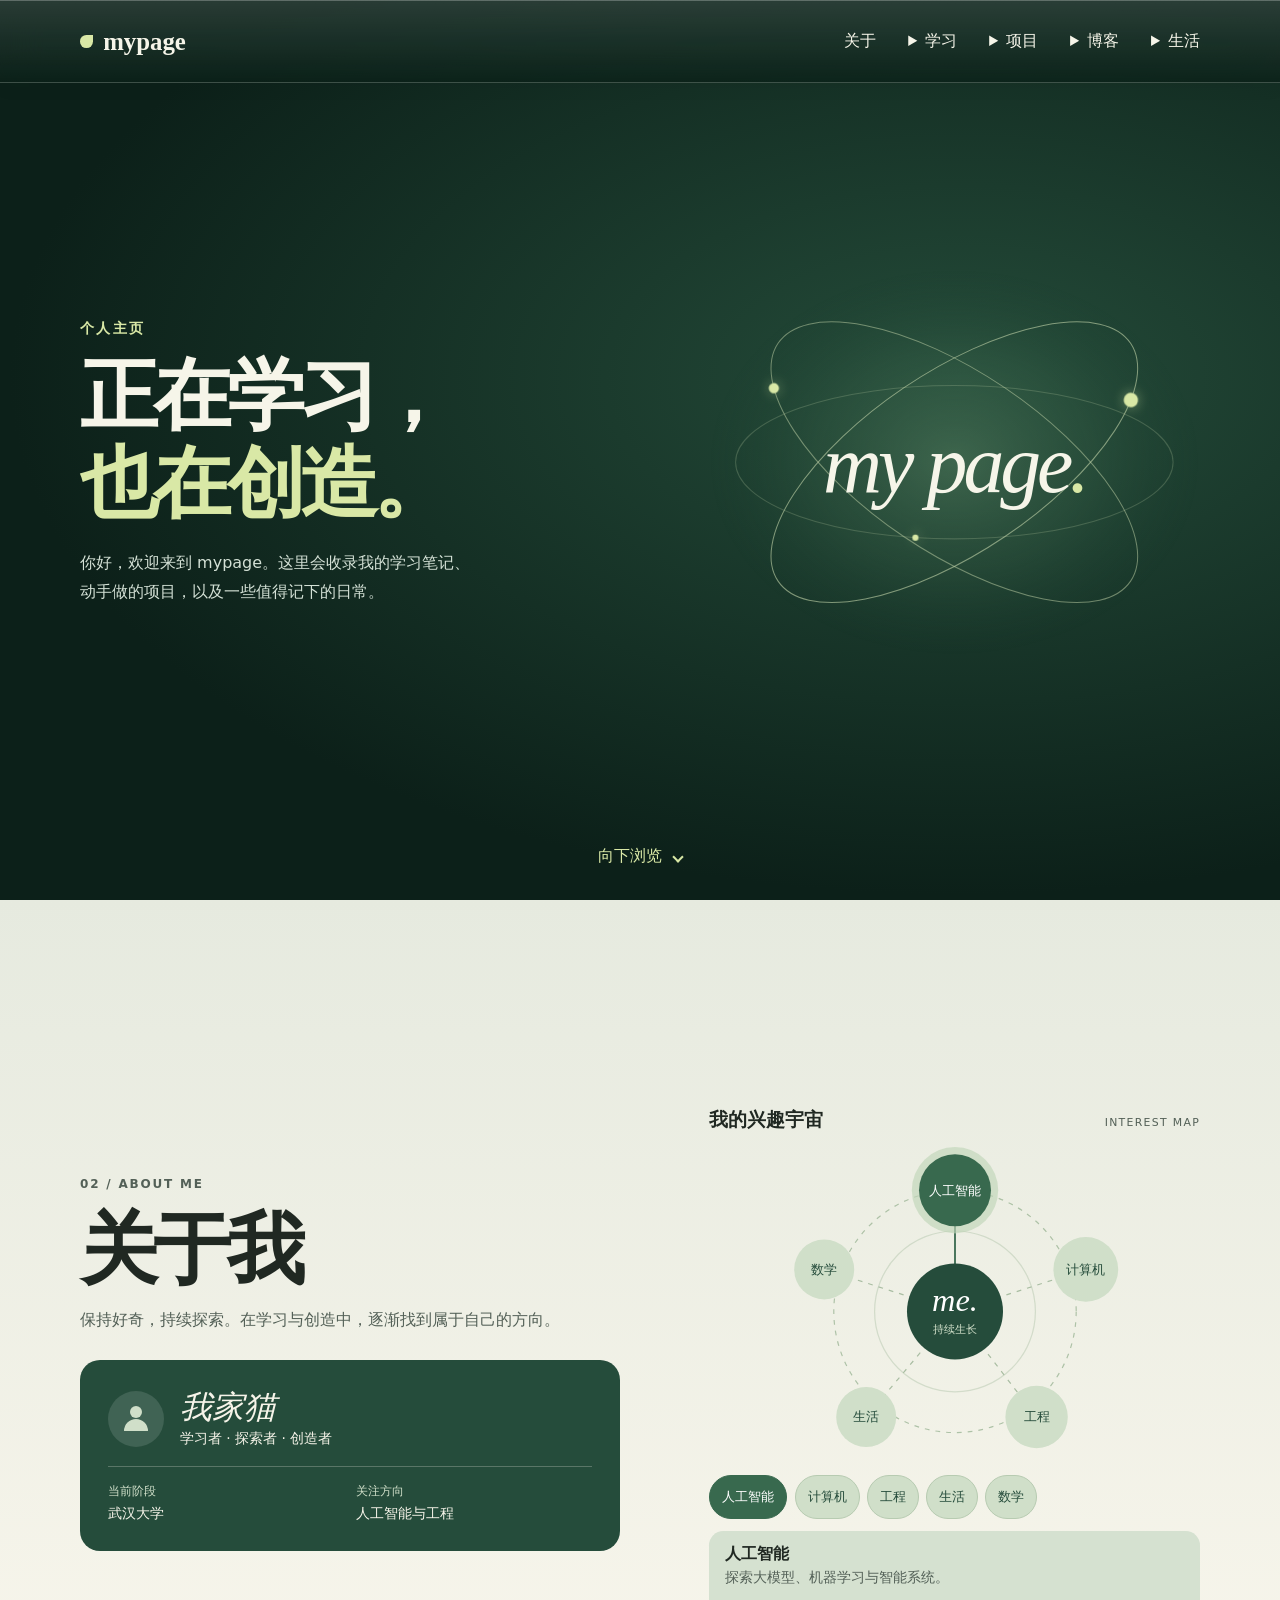
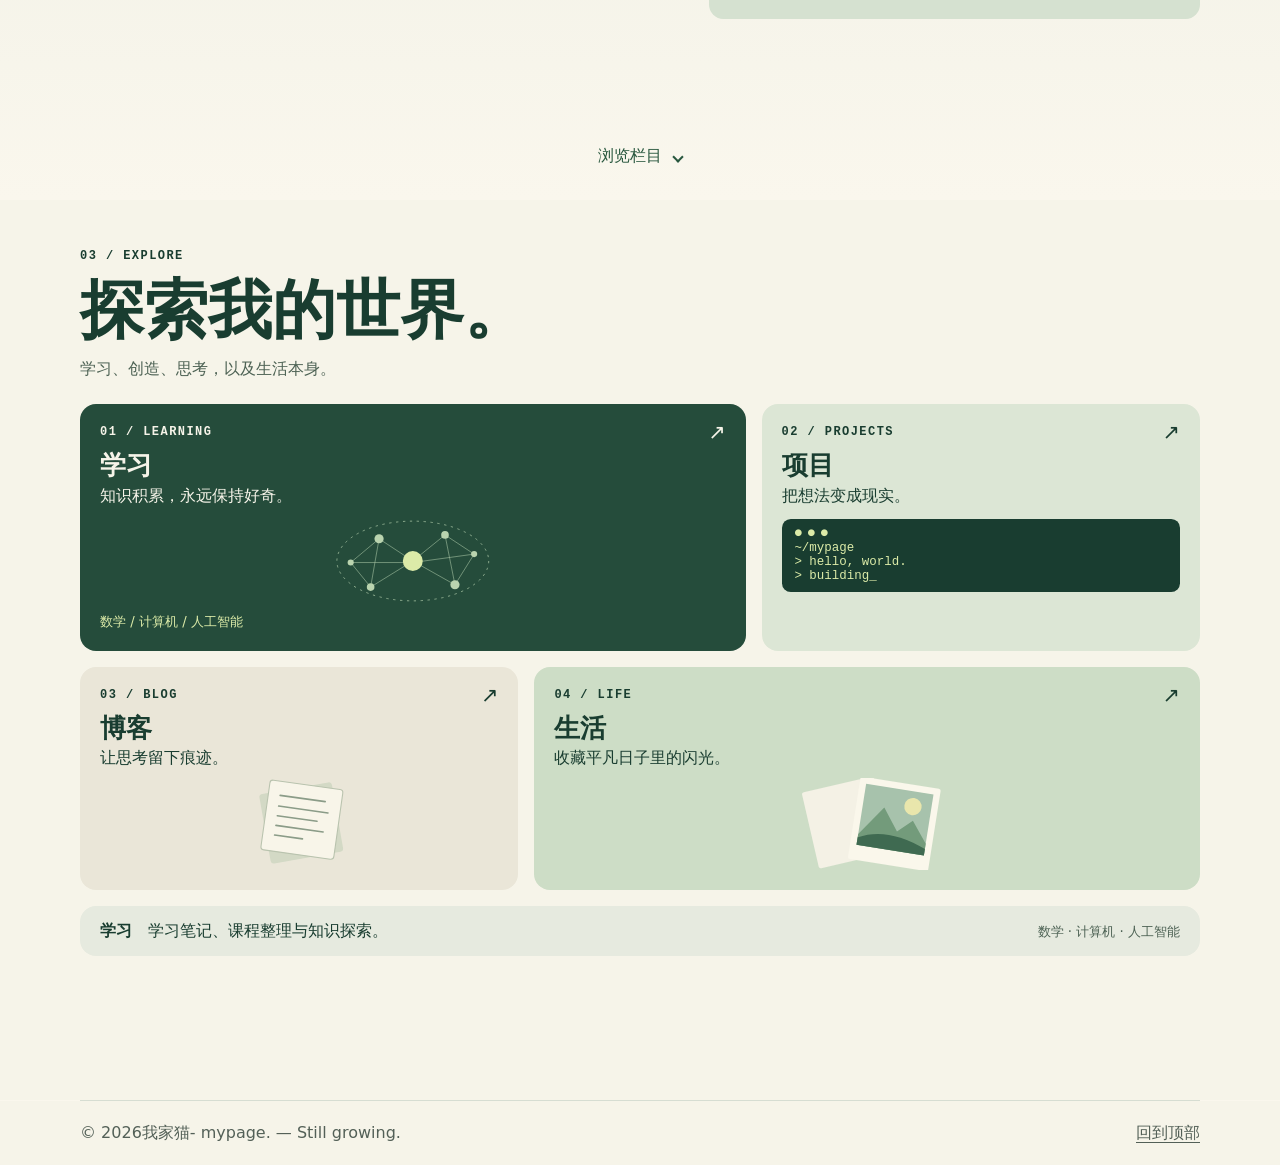
==== commit 8b2f568a: "Update index.html" ====
--- a/index.html
+++ b/index.html
@@ -52,123 +52,123 @@
     </section>
     <div class="home-content">
     <section class="about" id="about" aria-labelledby="about-title" tabindex="-1">
-      <div class="about-copy">
-        <p class="about-kicker">02 / ABOUT ME</p>
-        <h2 id="about-title">关于我</h2>
-        <p class="about-intro">保持好奇，持续探索。在学习与创造中，逐渐找到属于自己的方向。</p>
-        <div class="identity-card">
-          <div class="identity-heading">
-            <svg class="identity-avatar" viewBox="0 0 56 56" aria-hidden="true">
-              <circle cx="28" cy="21" r="6"/>
-              <path d="M16 40a12 12 0 0 1 24 0Z"/>
-            </svg>
-            <div><h3>Hello, World.</h3><p>学习者 · 探索者 · 创造者</p></div>
-          </div>
-          <dl><div><dt>当前阶段</dt><dd>大学 · 探索中</dd></div><div><dt>关注方向</dt><dd>人工智能与工程</dd></div></dl>
-        </div>
-      </div>
-      <div class="interest-map" role="group" aria-labelledby="interest-title">
-        <div class="interest-heading"><h3 id="interest-title">我的兴趣宇宙</h3><span>INTEREST MAP</span></div>
-        <svg class="interest-graph" viewBox="0 -12 320 272" role="group" aria-labelledby="interest-title">
-          <circle class="interest-orbit outer" cx="160" cy="130" r="101"/>
-          <circle class="interest-orbit inner" cx="160" cy="130" r="67"/>
-          <line data-interest-line="0" class="interest-line is-active" x1="160" y1="130" x2="160" y2="29"/>
-          <line data-interest-line="1" class="interest-line" x1="160" y1="130" x2="269" y2="95"/>
-          <line data-interest-line="2" class="interest-line" x1="160" y1="130" x2="228" y2="218"/>
-          <line data-interest-line="3" class="interest-line" x1="160" y1="130" x2="86" y2="218"/>
-          <line data-interest-line="4" class="interest-line" x1="160" y1="130" x2="51" y2="95"/>
-          <circle class="interest-center" cx="160" cy="130" r="40"/>
-          <text class="interest-me" x="160" y="130">me.</text>
-          <text class="interest-growth" x="160" y="148">持续生长</text>
-          <g class="interest-node" role="button" tabindex="0" aria-pressed="true" aria-controls="interest-detail" data-interest="0" transform="translate(160 29)">
-            <circle class="interest-halo" r="36"/>
-            <circle class="interest-disc" r="30"/>
-            <text y="0" dominant-baseline="central">人工智能</text>
-          </g>
-          <g class="interest-node" role="button" tabindex="0" aria-pressed="false" aria-controls="interest-detail" data-interest="1" transform="translate(269 95)">
-            <circle class="interest-halo" r="33"/>
-            <circle class="interest-disc" r="27"/>
-            <text y="0" dominant-baseline="central">计算机</text>
-          </g>
-          <g class="interest-node" role="button" tabindex="0" aria-pressed="false" aria-controls="interest-detail" data-interest="2" transform="translate(228 218)">
-            <circle class="interest-halo" r="32"/>
-            <circle class="interest-disc" r="26"/>
-            <text y="0" dominant-baseline="central">工程</text>
-          </g>
-          <g class="interest-node" role="button" tabindex="0" aria-pressed="false" aria-controls="interest-detail" data-interest="3" transform="translate(86 218)">
-            <circle class="interest-halo" r="31"/>
-            <circle class="interest-disc" r="25"/>
-            <text y="0" dominant-baseline="central">生活</text>
-          </g>
-          <g class="interest-node" role="button" tabindex="0" aria-pressed="false" aria-controls="interest-detail" data-interest="4" transform="translate(51 95)">
-            <circle class="interest-halo" r="31"/>
-            <circle class="interest-disc" r="25"/>
-            <text y="0" dominant-baseline="central">数学</text>
-          </g>
-        </svg>
-        <div class="interest-buttons" role="group" aria-label="兴趣方向">
-          <button type="button" data-interest="0" aria-pressed="true" aria-controls="interest-detail">人工智能</button>
-          <button type="button" data-interest="1" aria-pressed="false" aria-controls="interest-detail">计算机</button>
-          <button type="button" data-interest="2" aria-pressed="false" aria-controls="interest-detail">工程</button>
-          <button type="button" data-interest="3" aria-pressed="false" aria-controls="interest-detail">生活</button>
-          <button type="button" data-interest="4" aria-pressed="false" aria-controls="interest-detail">数学</button>
-        </div>
-        <div class="interest-detail" id="interest-detail" role="status" aria-atomic="true">
-          <strong>人工智能</strong>
-          <p>探索大模型、机器学习与智能系统。</p>
-        </div>
+      <div class="about-copy">
+        <p class="about-kicker">02 / ABOUT ME</p>
+        <h2 id="about-title">关于我</h2>
+        <p class="about-intro">保持好奇，持续探索。在学习与创造中，逐渐找到属于自己的方向。</p>
+        <div class="identity-card">
+          <div class="identity-heading">
+            <svg class="identity-avatar" viewBox="0 0 56 56" aria-hidden="true">
+              <circle cx="28" cy="21" r="6"/>
+              <path d="M16 40a12 12 0 0 1 24 0Z"/>
+            </svg>
+            <div><h3>我家猫</h3><p>学习者 · 探索者 · 创造者</p></div>
+          </div>
+          <dl><div><dt>当前阶段</dt><dd>武汉大学</dd></div><div><dt>关注方向</dt><dd>人工智能与工程</dd></div></dl>
+        </div>
+      </div>
+      <div class="interest-map" role="group" aria-labelledby="interest-title">
+        <div class="interest-heading"><h3 id="interest-title">我的兴趣宇宙</h3><span>INTEREST MAP</span></div>
+        <svg class="interest-graph" viewBox="0 -12 320 272" role="group" aria-labelledby="interest-title">
+          <circle class="interest-orbit outer" cx="160" cy="130" r="101"/>
+          <circle class="interest-orbit inner" cx="160" cy="130" r="67"/>
+          <line data-interest-line="0" class="interest-line is-active" x1="160" y1="130" x2="160" y2="29"/>
+          <line data-interest-line="1" class="interest-line" x1="160" y1="130" x2="269" y2="95"/>
+          <line data-interest-line="2" class="interest-line" x1="160" y1="130" x2="228" y2="218"/>
+          <line data-interest-line="3" class="interest-line" x1="160" y1="130" x2="86" y2="218"/>
+          <line data-interest-line="4" class="interest-line" x1="160" y1="130" x2="51" y2="95"/>
+          <circle class="interest-center" cx="160" cy="130" r="40"/>
+          <text class="interest-me" x="160" y="130">me.</text>
+          <text class="interest-growth" x="160" y="148">持续生长</text>
+          <g class="interest-node" role="button" tabindex="0" aria-pressed="true" aria-controls="interest-detail" data-interest="0" transform="translate(160 29)">
+            <circle class="interest-halo" r="36"/>
+            <circle class="interest-disc" r="30"/>
+            <text y="0" dominant-baseline="central">人工智能</text>
+          </g>
+          <g class="interest-node" role="button" tabindex="0" aria-pressed="false" aria-controls="interest-detail" data-interest="1" transform="translate(269 95)">
+            <circle class="interest-halo" r="33"/>
+            <circle class="interest-disc" r="27"/>
+            <text y="0" dominant-baseline="central">计算机</text>
+          </g>
+          <g class="interest-node" role="button" tabindex="0" aria-pressed="false" aria-controls="interest-detail" data-interest="2" transform="translate(228 218)">
+            <circle class="interest-halo" r="32"/>
+            <circle class="interest-disc" r="26"/>
+            <text y="0" dominant-baseline="central">工程</text>
+          </g>
+          <g class="interest-node" role="button" tabindex="0" aria-pressed="false" aria-controls="interest-detail" data-interest="3" transform="translate(86 218)">
+            <circle class="interest-halo" r="31"/>
+            <circle class="interest-disc" r="25"/>
+            <text y="0" dominant-baseline="central">生活</text>
+          </g>
+          <g class="interest-node" role="button" tabindex="0" aria-pressed="false" aria-controls="interest-detail" data-interest="4" transform="translate(51 95)">
+            <circle class="interest-halo" r="31"/>
+            <circle class="interest-disc" r="25"/>
+            <text y="0" dominant-baseline="central">数学</text>
+          </g>
+        </svg>
+        <div class="interest-buttons" role="group" aria-label="兴趣方向">
+          <button type="button" data-interest="0" aria-pressed="true" aria-controls="interest-detail">人工智能</button>
+          <button type="button" data-interest="1" aria-pressed="false" aria-controls="interest-detail">计算机</button>
+          <button type="button" data-interest="2" aria-pressed="false" aria-controls="interest-detail">工程</button>
+          <button type="button" data-interest="3" aria-pressed="false" aria-controls="interest-detail">生活</button>
+          <button type="button" data-interest="4" aria-pressed="false" aria-controls="interest-detail">数学</button>
+        </div>
+        <div class="interest-detail" id="interest-detail" role="status" aria-atomic="true">
+          <strong>人工智能</strong>
+          <p>探索大模型、机器学习与智能系统。</p>
+        </div>
       </div>
       <a class="hero-next" href="#explore"><span class="hero-next-label">浏览栏目</span><span class="hero-next-arrow" aria-hidden="true"></span></a>
     </section>
-    <section class="explore" id="explore" aria-labelledby="explore-title" tabindex="-1">
-      <p class="explore-kicker">03 / EXPLORE</p>
-      <h2 id="explore-title">探索我的世界。</h2>
-      <p class="explore-intro">学习、创造、思考，以及生活本身。</p>
-      <div class="explore-grid">
-        <a class="explore-card explore-learning" href="learning.html" data-title="学习" data-description="学习笔记、课程整理与知识探索。" data-topics="数学 · 计算机 · 人工智能">
-          <span class="explore-kicker">01 / LEARNING</span>
-          <span class="explore-arrow" aria-hidden="true">↗</span>
-          <h3>学习</h3>
-          <p>知识积累，永远保持好奇。</p>
-          <svg aria-hidden="true" viewBox="0 0 220 120">
-          <ellipse cx="110" cy="60" rx="99" ry="52" fill="none" stroke="#a8c5a4" stroke-dasharray="3 6"/>
-          <path d="M29 62L66 31L110 60L152 26L190 51L165 91L110 60L55 94L29 62M66 31L55 94M152 26L165 91M29 62H110L190 51" fill="none" stroke="#a8c5a4" opacity=".75"/>
-          <g fill="#bad4af"><circle cx="29" cy="62" r="4"/><circle cx="66" cy="31" r="6"/><circle cx="152" cy="26" r="5"/><circle cx="190" cy="51" r="4"/><circle cx="165" cy="91" r="6"/><circle cx="55" cy="94" r="5"/></g>
-          <circle cx="110" cy="60" r="13" fill="#dceba8"/>
-        </svg>
-          <small>数学 / 计算机 / 人工智能</small>
-        </a>
-        <a class="explore-card explore-projects" href="projects.html" data-title="项目" data-description="个人作品、开发日志与技术实验。" data-topics="mypage · 编程 · AI">
-          <span class="explore-kicker">02 / PROJECTS</span>
-          <span class="explore-arrow" aria-hidden="true">↗</span>
-          <h3>项目</h3>
-          <p>把想法变成现实。</p>
-          <div class="explore-terminal"><span aria-hidden="true">● ● ●</span><code>~/mypage<br>&gt; hello, world.<br>&gt; building_</code></div>
-        </a>
-        <a class="explore-card explore-blog" href="blog.html" data-title="博客" data-description="技术文章、个人思考与长文记录。" data-topics="技术 · 思考 · 随笔">
-          <span class="explore-kicker">03 / BLOG</span>
-          <span class="explore-arrow" aria-hidden="true">↗</span>
-          <h3>博客</h3>
-          <p>让思考留下痕迹。</p>
-          <svg aria-hidden="true" viewBox="0 0 160 85" width="100%" xmlns="http://www.w3.org/2000/svg"><rect x="48" y="9" width="68" height="65" rx="3" fill="#d3d9c5" transform="rotate(-10 82 42)" /><g transform="rotate(8 82 42)"><rect x="48" y="6" width="68" height="65" rx="3" fill="#f8f5e9" stroke="#b9c3ae" /><path d="M59 19 H101 M59 29 H105 M59 38 H96 M59 47 H103 M59 56 H85" stroke="#8b9c88" stroke-width="1.5" stroke-linecap="round" /></g></svg>
-        </a>
-        <a class="explore-card explore-life" href="life.html" data-title="生活" data-description="摄影、日常与值得记住的时刻。" data-topics="摄影 · 日常 · 随记">
-          <span class="explore-kicker">04 / LIFE</span>
-          <span class="explore-arrow" aria-hidden="true">↗</span>
-          <h3>生活</h3>
-          <p>收藏平凡日子里的闪光。</p>
-          <svg aria-hidden="true" viewBox="0 0 240 85" width="100%" xmlns="http://www.w3.org/2000/svg"><rect x="67" y="5" width="68" height="72" rx="2" fill="#f4f1e5" transform="rotate(-13 101 41)" /><g transform="rotate(9 146 42)"><rect x="108" y="4" width="75" height="77" rx="2" fill="#faf7eb" /><rect x="114" y="10" width="63" height="57" fill="#a7c2ac" /><circle cx="160" cy="24" r="8" fill="#e9e6ac" /><path d="M114 57 L134 29 L149 49 L162 37 L177 56 V67 H114Z" fill="#739b7b" /><path d="M114 60 Q140 46 177 61 V67 H114Z" fill="#3f6a51" /></g></svg>
-        </a>
-      </div>
-      <div class="explore-detail" role="status" aria-atomic="true">
-        <strong>学习</strong>
-        <p>学习笔记、课程整理与知识探索。</p>
-        <small>数学 · 计算机 · 人工智能</small>
-      </div>
+    <section class="explore" id="explore" aria-labelledby="explore-title" tabindex="-1">
+      <p class="explore-kicker">03 / EXPLORE</p>
+      <h2 id="explore-title">探索我的世界。</h2>
+      <p class="explore-intro">学习、创造、思考，以及生活本身。</p>
+      <div class="explore-grid">
+        <a class="explore-card explore-learning" href="learning.html" data-title="学习" data-description="学习笔记、课程整理与知识探索。" data-topics="数学 · 计算机 · 人工智能">
+          <span class="explore-kicker">01 / LEARNING</span>
+          <span class="explore-arrow" aria-hidden="true">↗</span>
+          <h3>学习</h3>
+          <p>知识积累，永远保持好奇。</p>
+          <svg aria-hidden="true" viewBox="0 0 220 120">
+          <ellipse cx="110" cy="60" rx="99" ry="52" fill="none" stroke="#a8c5a4" stroke-dasharray="3 6"/>
+          <path d="M29 62L66 31L110 60L152 26L190 51L165 91L110 60L55 94L29 62M66 31L55 94M152 26L165 91M29 62H110L190 51" fill="none" stroke="#a8c5a4" opacity=".75"/>
+          <g fill="#bad4af"><circle cx="29" cy="62" r="4"/><circle cx="66" cy="31" r="6"/><circle cx="152" cy="26" r="5"/><circle cx="190" cy="51" r="4"/><circle cx="165" cy="91" r="6"/><circle cx="55" cy="94" r="5"/></g>
+          <circle cx="110" cy="60" r="13" fill="#dceba8"/>
+        </svg>
+          <small>数学 / 计算机 / 人工智能</small>
+        </a>
+        <a class="explore-card explore-projects" href="projects.html" data-title="项目" data-description="个人作品、开发日志与技术实验。" data-topics="mypage · 编程 · AI">
+          <span class="explore-kicker">02 / PROJECTS</span>
+          <span class="explore-arrow" aria-hidden="true">↗</span>
+          <h3>项目</h3>
+          <p>把想法变成现实。</p>
+          <div class="explore-terminal"><span aria-hidden="true">● ● ●</span><code>~/mypage<br>&gt; hello, world.<br>&gt; building_</code></div>
+        </a>
+        <a class="explore-card explore-blog" href="blog.html" data-title="博客" data-description="技术文章、个人思考与长文记录。" data-topics="技术 · 思考 · 随笔">
+          <span class="explore-kicker">03 / BLOG</span>
+          <span class="explore-arrow" aria-hidden="true">↗</span>
+          <h3>博客</h3>
+          <p>让思考留下痕迹。</p>
+          <svg aria-hidden="true" viewBox="0 0 160 85" width="100%" xmlns="http://www.w3.org/2000/svg"><rect x="48" y="9" width="68" height="65" rx="3" fill="#d3d9c5" transform="rotate(-10 82 42)" /><g transform="rotate(8 82 42)"><rect x="48" y="6" width="68" height="65" rx="3" fill="#f8f5e9" stroke="#b9c3ae" /><path d="M59 19 H101 M59 29 H105 M59 38 H96 M59 47 H103 M59 56 H85" stroke="#8b9c88" stroke-width="1.5" stroke-linecap="round" /></g></svg>
+        </a>
+        <a class="explore-card explore-life" href="life.html" data-title="生活" data-description="摄影、日常与值得记住的时刻。" data-topics="摄影 · 日常 · 随记">
+          <span class="explore-kicker">04 / LIFE</span>
+          <span class="explore-arrow" aria-hidden="true">↗</span>
+          <h3>生活</h3>
+          <p>收藏平凡日子里的闪光。</p>
+          <svg aria-hidden="true" viewBox="0 0 240 85" width="100%" xmlns="http://www.w3.org/2000/svg"><rect x="67" y="5" width="68" height="72" rx="2" fill="#f4f1e5" transform="rotate(-13 101 41)" /><g transform="rotate(9 146 42)"><rect x="108" y="4" width="75" height="77" rx="2" fill="#faf7eb" /><rect x="114" y="10" width="63" height="57" fill="#a7c2ac" /><circle cx="160" cy="24" r="8" fill="#e9e6ac" /><path d="M114 57 L134 29 L149 49 L162 37 L177 56 V67 H114Z" fill="#739b7b" /><path d="M114 60 Q140 46 177 61 V67 H114Z" fill="#3f6a51" /></g></svg>
+        </a>
+      </div>
+      <div class="explore-detail" role="status" aria-atomic="true">
+        <strong>学习</strong>
+        <p>学习笔记、课程整理与知识探索。</p>
+        <small>数学 · 计算机 · 人工智能</small>
+      </div>
     </section>
     </div>
   </main>
-  <footer class="shell footer"><span>© 2026 mypage. — Still growing.</span><a href="#top">回到顶部</a></footer>
+  <footer class="shell footer"><span>© 2026我家猫- mypage. — Still growing.</span><a href="#top">回到顶部</a></footer>
   <script src="navigation.js" defer></script>
   <script src="home.js" defer></script>
   <script src="hero-mark.js" defer></script>
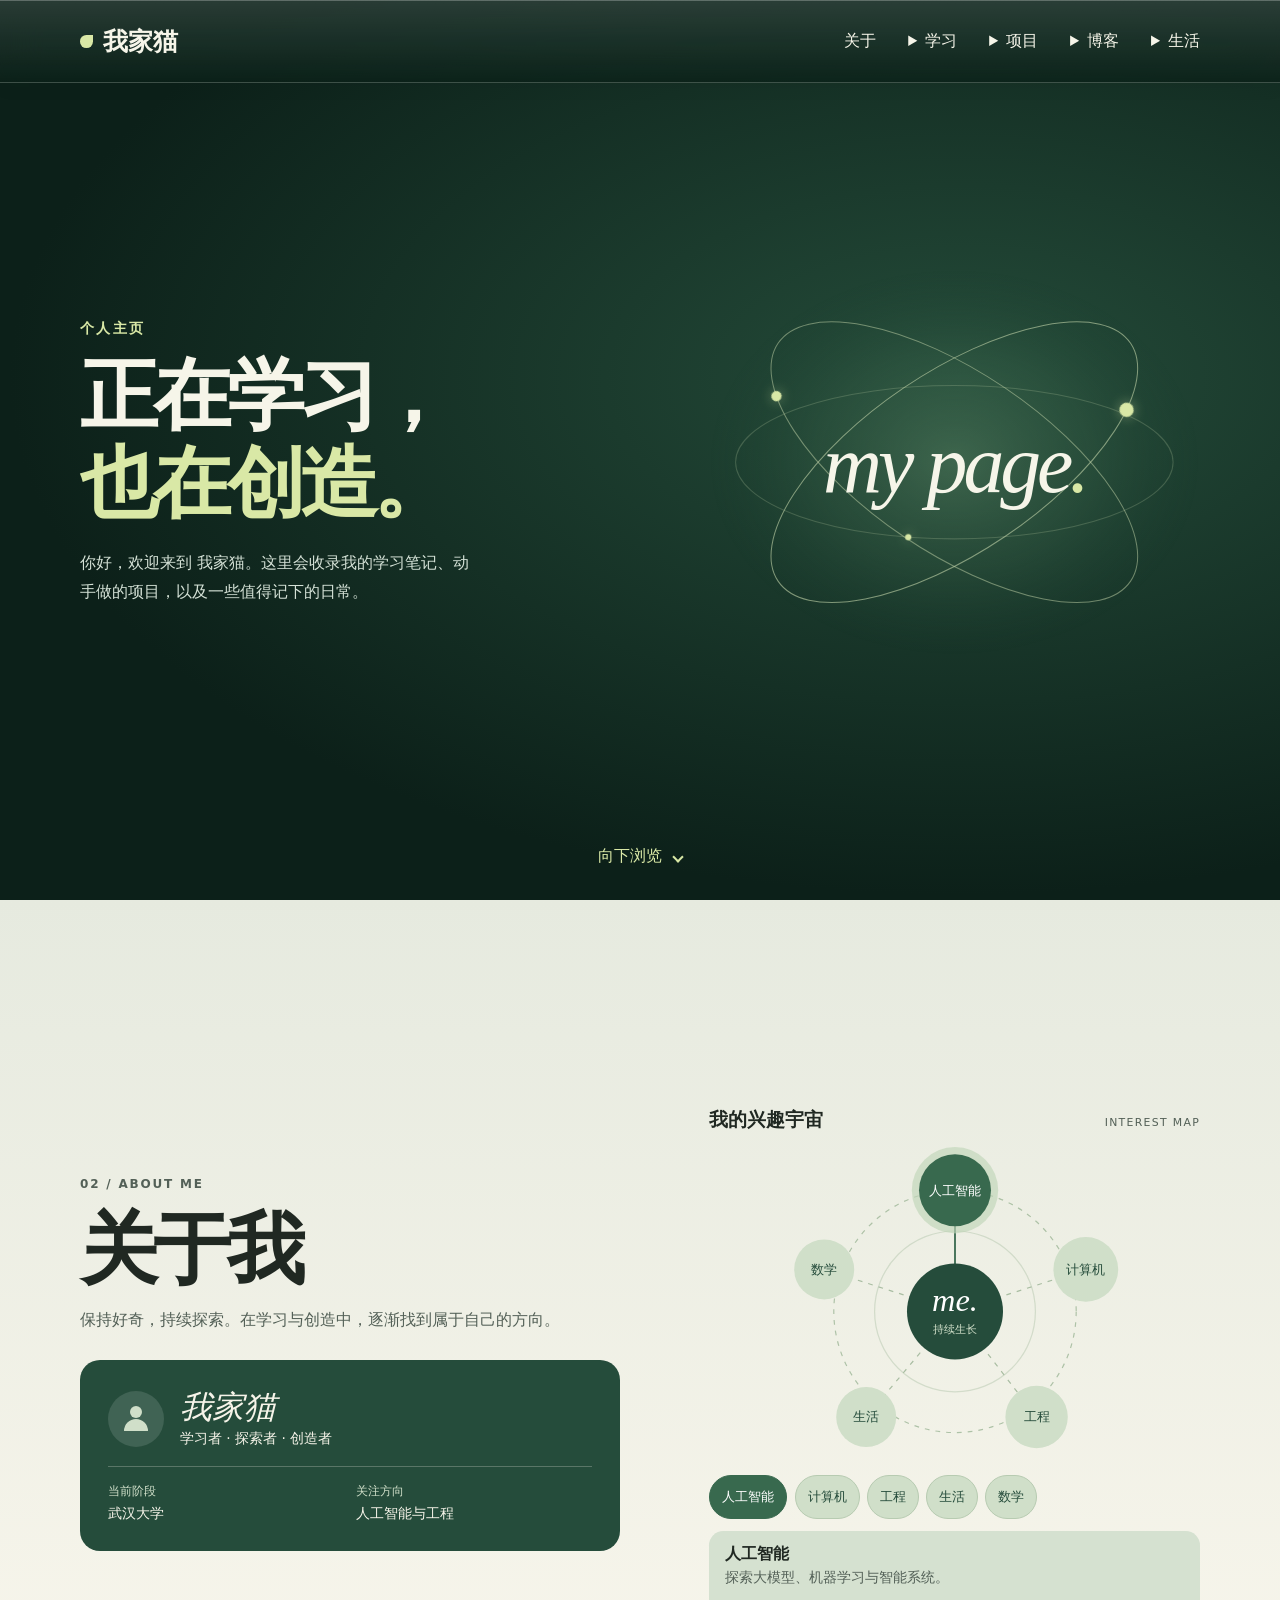
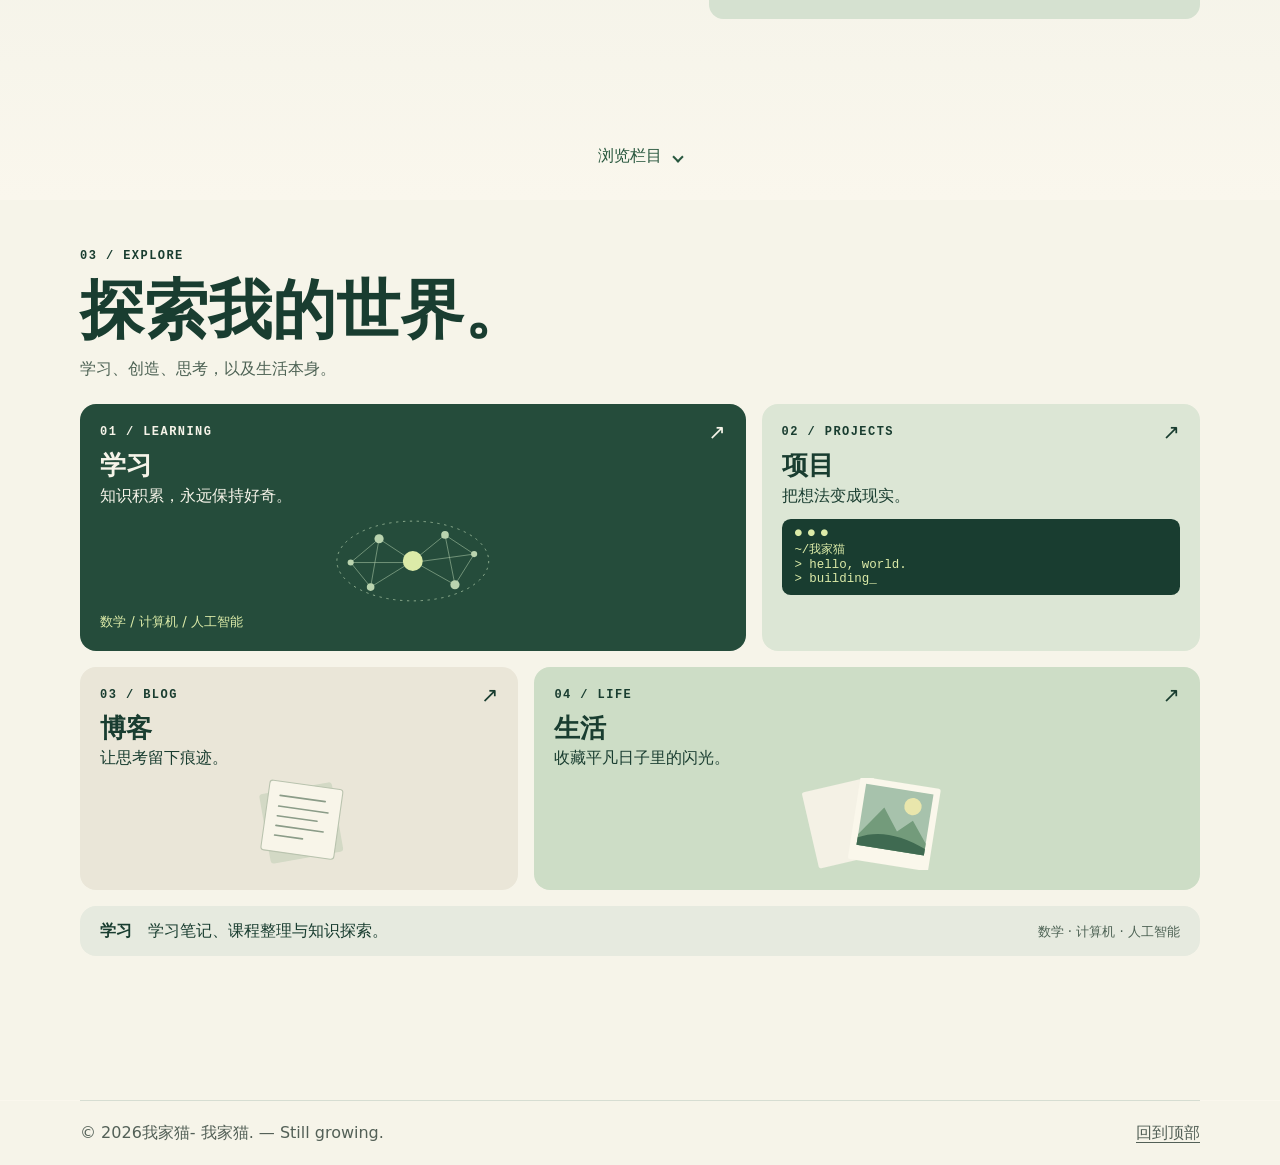
==== commit 66ec74b3: "Update index.html" ====
--- a/index.html
+++ b/index.html
@@ -3,17 +3,17 @@
 <head>
   <meta charset="utf-8">
   <meta name="viewport" content="width=device-width, initial-scale=1">
-  <meta name="description" content="mypage，收录学习笔记、项目、文章和生活随记的个人网站。">
-  <title>mypage · 个人主页</title>
+  <meta name="description" content="我家猫，收录学习笔记、项目、文章和生活随记的个人网站。">
+  <title>我家猫 · 个人主页</title>
   <link rel="stylesheet" href="styles.css">
 </head>
 <body class="home-page">
   <div class="scroll-progress" aria-hidden="true" hidden></div>
   <a class="skip" href="#main">跳到正文</a>
   <header class="shell header" id="top">
-    <a class="brand" href="#top"><span aria-hidden="true"></span>mypage</a>
+    <a class="brand" href="#top"><span aria-hidden="true"></span>我家猫</a>
     <nav aria-label="主导航">
-      <a href="#about">关于</a><details class="nav-menu"><summary>学习</summary><div class="nav-options"><a href="learning.html">学习总览</a><a href="learning.html#entry-1">学习笔记</a><a href="learning.html#entry-2">阶段复盘</a></div></details><details class="nav-menu"><summary>项目</summary><div class="nav-options"><a href="projects.html">项目总览</a><a href="projects.html#entry-1">mypage</a><a href="projects.html#entry-2">项目记录</a></div></details><details class="nav-menu"><summary>博客</summary><div class="nav-options"><a href="blog.html">博客总览</a><a href="blog.html#entry-1">写作计划</a><a href="blog.html#entry-2">文章归档</a></div></details><details class="nav-menu"><summary>生活</summary><div class="nav-options"><a href="life.html">生活总览</a><a href="life.html#entry-1">阅读随记</a><a href="life.html#entry-2">日常片段</a></div></details>
+      <a href="#about">关于</a><details class="nav-menu"><summary>学习</summary><div class="nav-options"><a href="learning.html">学习总览</a><a href="learning.html#entry-1">学习笔记</a><a href="learning.html#entry-2">阶段复盘</a></div></details><details class="nav-menu"><summary>项目</summary><div class="nav-options"><a href="projects.html">项目总览</a><a href="projects.html#entry-1">我家猫</a><a href="projects.html#entry-2">项目记录</a></div></details><details class="nav-menu"><summary>博客</summary><div class="nav-options"><a href="blog.html">博客总览</a><a href="blog.html#entry-1">写作计划</a><a href="blog.html#entry-2">文章归档</a></div></details><details class="nav-menu"><summary>生活</summary><div class="nav-options"><a href="life.html">生活总览</a><a href="life.html#entry-1">阅读随记</a><a href="life.html#entry-2">日常片段</a></div></details>
     </nav>
   </header>
   <main class="shell" id="main">
@@ -21,7 +21,7 @@
       <div class="hero-copy">
         <p class="eyebrow">个人主页</p>
         <h1 id="title">正在学习，<br><em>也在创造。</em></h1>
-        <p class="intro">你好，欢迎来到 mypage。这里会收录我的学习笔记、动手做的项目，以及一些值得记下的日常。</p>
+        <p class="intro">你好，欢迎来到 我家猫。这里会收录我的学习笔记、动手做的项目，以及一些值得记下的日常。</p>
       </div>
       <div class="hero-mark" aria-hidden="true">
         <div class="hero-mark-float">
@@ -138,12 +138,12 @@
         </svg>
           <small>数学 / 计算机 / 人工智能</small>
         </a>
-        <a class="explore-card explore-projects" href="projects.html" data-title="项目" data-description="个人作品、开发日志与技术实验。" data-topics="mypage · 编程 · AI">
+        <a class="explore-card explore-projects" href="projects.html" data-title="项目" data-description="个人作品、开发日志与技术实验。" data-topics="我家猫 · 编程 · AI">
           <span class="explore-kicker">02 / PROJECTS</span>
           <span class="explore-arrow" aria-hidden="true">↗</span>
           <h3>项目</h3>
           <p>把想法变成现实。</p>
-          <div class="explore-terminal"><span aria-hidden="true">● ● ●</span><code>~/mypage<br>&gt; hello, world.<br>&gt; building_</code></div>
+          <div class="explore-terminal"><span aria-hidden="true">● ● ●</span><code>~/我家猫<br>&gt; hello, world.<br>&gt; building_</code></div>
         </a>
         <a class="explore-card explore-blog" href="blog.html" data-title="博客" data-description="技术文章、个人思考与长文记录。" data-topics="技术 · 思考 · 随笔">
           <span class="explore-kicker">03 / BLOG</span>
@@ -168,7 +168,7 @@
     </section>
     </div>
   </main>
-  <footer class="shell footer"><span>© 2026我家猫- mypage. — Still growing.</span><a href="#top">回到顶部</a></footer>
+  <footer class="shell footer"><span>© 2026我家猫- 我家猫. — Still growing.</span><a href="#top">回到顶部</a></footer>
   <script src="navigation.js" defer></script>
   <script src="home.js" defer></script>
   <script src="hero-mark.js" defer></script>
